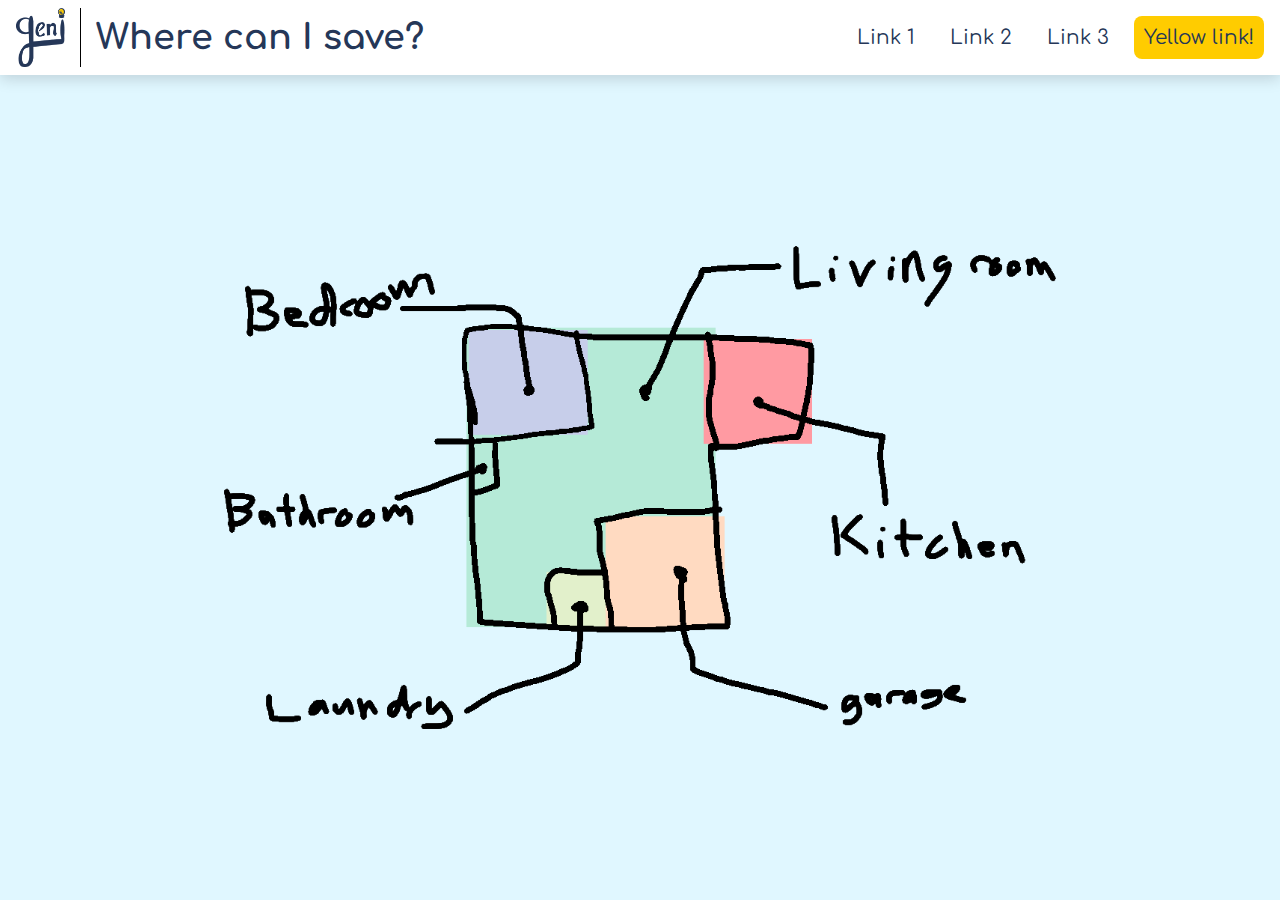
==== index.html @ a1450bfe "Initial page and design" ====
<!DOCTYPE html>
<html lang="en">
<head>
    <meta charset="UTF-8">
    <meta http-equiv="X-UA-Compatible" content="IE=edge">
    <meta name="viewport" content="width=device-width, initial-scale=1.0">
    <title>geni</title>
    <link rel="icon" href="./assets/bulb.ico">
    <link rel="stylesheet" href="./global.css">
    <link rel="stylesheet" href="./home_styles.css">
    <link rel="preconnect" href="https://fonts.googleapis.com">
    <link rel="preconnect" href="https://fonts.gstatic.com" crossorigin>
    <link href="https://fonts.googleapis.com/css2?family=Comfortaa&display=swap" rel="stylesheet">
</head>
<body>
    <div id="full-height">
        <div id="nav-bar">
            <a id="logo-link" href="./index.html">
                <img id="nav-logo" alt="geni logo" src="./assets/geni_logo_blue.png" />
            </a>
            <div class="vertical-separator"></div>
            <h1>Where can I save?</h1>
            <a class="nav-link" href="./index.html">Link 1</a>
            <a class="nav-link" href="./index.html">Link 2</a>
            <a class="nav-link" href="./index.html">Link 3</a>
            <a class="nav-link" href="./index.html">Yellow link!</a>
        </div>
        <div id="home-content">
            <img id="temp-floorplan" alt="floorplan" src="./assets/temp_floorplan.png">
        </div>
    </div>
</body>
</html>
---- global.css ----
/* # Variables */
:root {
    font-size: 10px;
    --nav-height: 75px;

    /* Colours */
    --dark-blue: #253758;
    --light-blue: #E0F7FF;
    --yellow: #FFCC00;
}

/* ################# */
/* # Global styles # */
/* ################# */
/* General */
* {
    box-sizing: border-box;
    font-family: 'Comfortaa', cursive;
    color: var(--dark-blue);
}
html, body {
    margin: 0;
    padding: 0;
}

/* ################## */
/* # Nav bar styles # */
/* ################## */
/* Container for nav */
#nav-bar {
    display: flex;
    justify-content: flex-start;
    align-items: center;
    gap: 15px;
    padding: 8px 16px 8px 16px;
    height: var(--nav-height);
    box-shadow: 0 4px 14px rgba(0, 0, 0, 0.15);
    background-color: white;
}
/* img tag of logo */
#nav-logo, #logo-link {
    height: 100%;
}
/* Separator between logo and title */
#nav-bar .vertical-separator {
    height: 100%;
    border-left: 1px solid black;
}
/* Title */
#nav-bar h1 {
    margin: 0;
    font-size: 3.5rem;
}
/* Links */
#nav-bar .nav-link {
    padding: 10px;
    font-size: 2rem;
    text-decoration: none;
    transition: opacity 0.15s;
}
#nav-bar .nav-link:hover { opacity: 0.8; }
#nav-bar .nav-link:nth-of-type(2) { margin-left: auto; }
#nav-bar .nav-link:last-of-type {
    border-radius: 8px;
    background-color: var(--yellow);
}
/** Media queries */
@media (max-width: 900px) {
    #nav-bar .nav-link {
        display: none;
    }
    #nav-bar h1 {
        font-size: 2.5rem;
    }
}
---- home_styles.css ----
/* Containing div for page content */
#full-height {
    height: 100vh;
    background-color: var(--light-blue);
}

/* ####################### */
/* # Home content styles # */
/* ####################### */
#home-content {
    display: flex;
    justify-content: center;
    align-items: center;
    height: calc(100% - var(--nav-height));
}

#temp-floorplan {
    max-width: 65%;
    max-height: 90%;
}
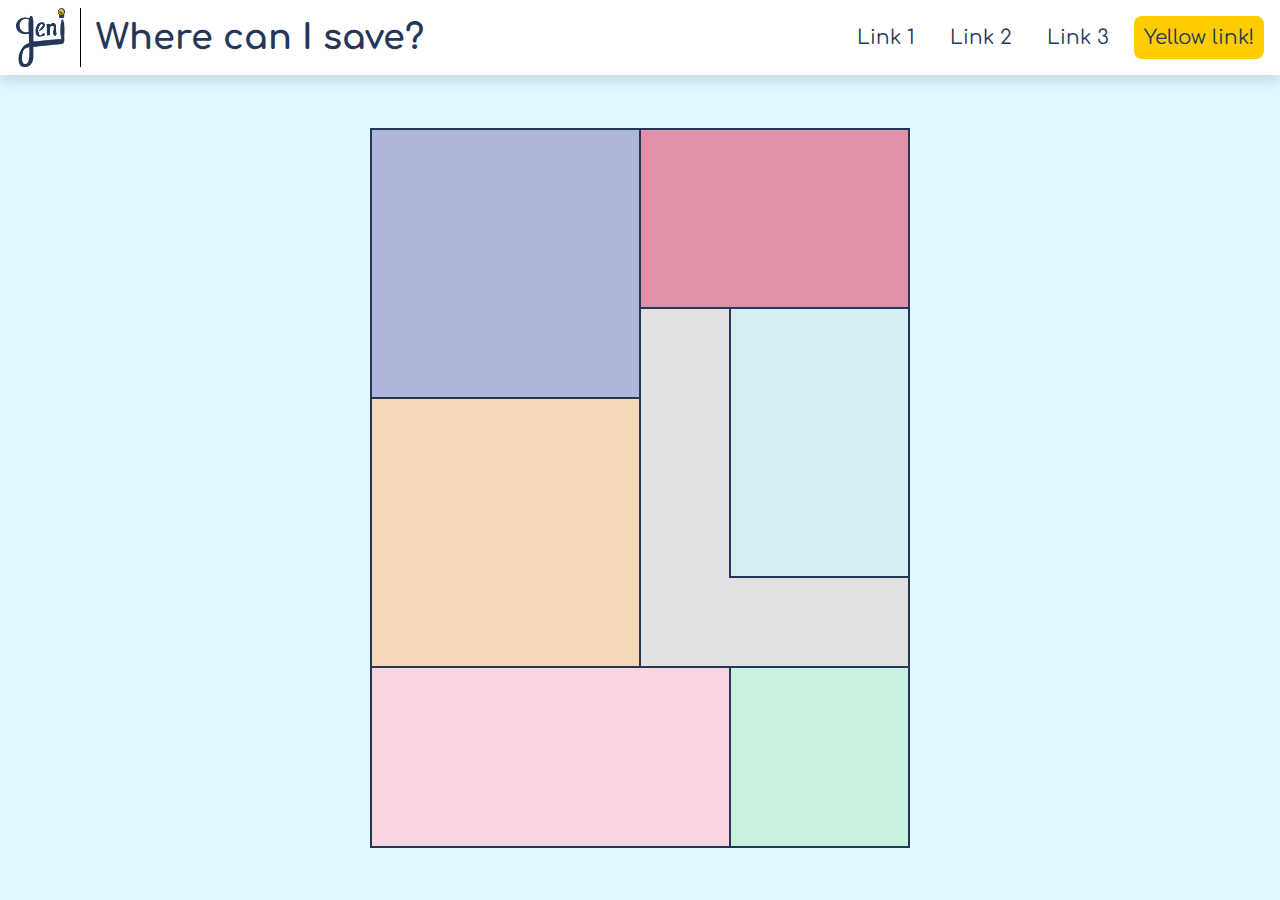
==== commit f7faad0e: "Added interactive floorplan" ====
--- a/index.html
+++ b/index.html
@@ -26,7 +26,26 @@
             <a class="nav-link" href="./index.html">Yellow link!</a>
         </div>
         <div id="home-content">
-            <img id="temp-floorplan" alt="floorplan" src="./assets/temp_floorplan.png">
+            <div id="floorplan-grid">
+                <div id="kitchen-area">
+
+                </div>
+                <div id="living-room-area">
+
+                </div>
+                <div id="bedroom-area">
+
+                </div>
+                <div id="laundry-area">
+
+                </div>
+                <div id="bathroom-area">
+
+                </div>
+                <div id="study-area">
+
+                </div>
+            </div>
         </div>
     </div>
 </body>
--- a/global.css
+++ b/global.css
@@ -7,6 +7,19 @@
     --dark-blue: #253758;
     --light-blue: #E0F7FF;
     --yellow: #FFCC00;
+    /* Room colours */
+    --kitchen: #f8d7e0;
+    --kitchen-dark: #e7a2b5;
+    --living-room: #f6d8b6;
+    --living-room-dark: #f6b170;
+    --bedroom: #aeb6db;
+    --bedroom-dark: #6975bd;
+    --laundry: #c7f2de;
+    --laundry-dark: #83c9a5;
+    --bathroom: #d5eef2;
+    --bathroom-dark: #9dd9e4;
+    --study: #e091a7;
+    --study-dark: #b74964;
 }
 
 /* ################# */
--- a/home_styles.css
+++ b/home_styles.css
@@ -13,8 +13,80 @@
     align-items: center;
     height: calc(100% - var(--nav-height));
 }
+#floorplan-grid {
+    display: grid;
+    grid-template-areas: 
+            "r r r s s s"
+            "r r r s s s"
+            "r r r . b b"
+            "l l l . b b"
+            "l l l . b b"
+            "l l l . . ."
+            "k k k k w w"
+            "k k k k w w";
+    gap: 2px;
+    width: 60vh;
+    height: 80vh;
+    border: 2px solid var(--dark-blue);
+    background-color: rgb(226, 226, 226);
+}
+#floorplan-grid > div {
+    outline: 2px solid var(--dark-blue);
+    background-size: cover;
+    cursor: pointer;
+}
+#kitchen-area {
+    grid-area: k;
+    background-color: var(--kitchen);
+}
+#kitchen-area:hover { 
+    box-shadow: inset 0 0 10px var(--kitchen-dark);
+    background-image: url(./assets/kitchen_details.svg);
+}
+#living-room-area {
+    grid-area: l;
+    background-color: var(--living-room);
+}
+#living-room-area:hover {
+    box-shadow: inset 0 0 15px var(--living-room-dark);
+    background-image: url(./assets/living_room_details.svg);
+}
+#bedroom-area {
+    grid-area: r;
+    background-color: var(--bedroom);
+}
+#bedroom-area:hover {
+    box-shadow: inset 0 0 15px var(--bedroom-dark);
+    background-image: url(./assets/bedroom_details.svg);
+}
+#laundry-area {
+    grid-area: w;
+    background-color: var(--laundry);
+}
+#laundry-area:hover {
+    box-shadow: inset 0 0 15px var(--laundry-dark);
+    background-image: url(./assets/laundry_details.svg);
+}
+#bathroom-area {
+    grid-area: b;
+    background-color: var(--bathroom);
+}
+#bathroom-area:hover {
+    box-shadow: inset 0 0 15px var(--bathroom-dark);
+    background-image: url(./assets/bathroom_details.svg);
+}
+#study-area {
+    grid-area: s;
+    background-color: var(--study);
+}
+#study-area:hover {
+    box-shadow: inset 0 0 15px var(--study-dark);
+    background-image: url(./assets/study_details.svg);
+}
 
-#temp-floorplan {
-    max-width: 65%;
-    max-height: 90%;
+@media (max-width: 900px) {
+    #floorplan-grid {
+        width: 45vh;
+        height: 60vh;
+    }
 }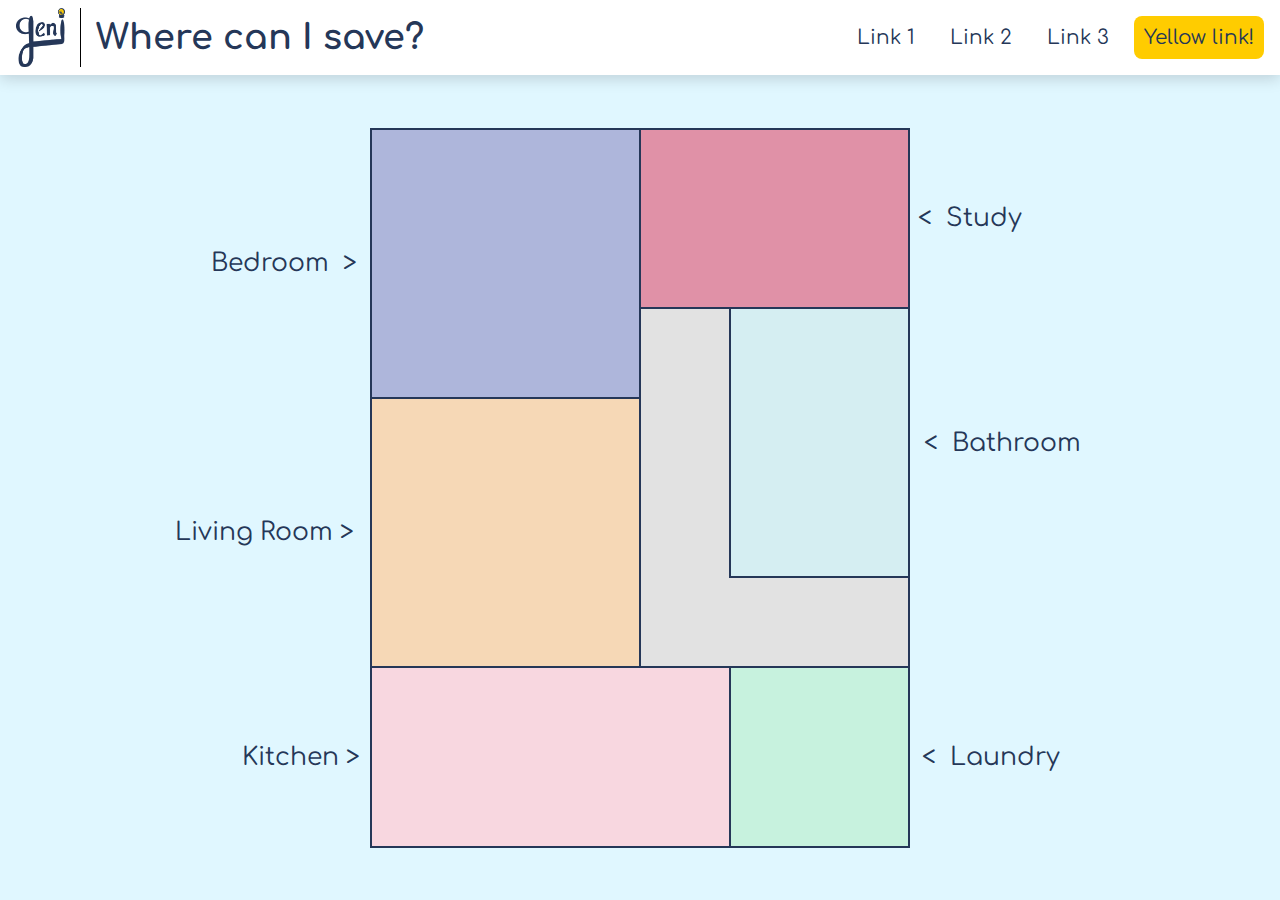
==== commit c9727c0c: "Page linking" ====
--- a/index.html
+++ b/index.html
@@ -28,22 +28,44 @@
         <div id="home-content">
             <div id="floorplan-grid">
                 <div id="kitchen-area">
-
+                    <a href="./room-info.html?room=Kitchen"></a>
+                    <div class="left-label">
+                        <a href="./room-info.html?room=Kitchen">Kitchen</a><span>&nbsp;></span>
+                    </div>
                 </div>
                 <div id="living-room-area">
-
+                    <a href="./room-info.html?room=Living Room"></a>
+                    <div class="left-label">
+                        <a href="./room-info.html?room=Living Room">Living Room</a><span>&nbsp;></span>
+                    </div>
                 </div>
                 <div id="bedroom-area">
-
+                    <a href="./room-info.html?room=Bedroom"></a>
+                    <div class="left-label">
+                        <a href="./room-info.html?room=Bedroom">Bedroom</a>
+                        <span>&nbsp;></span>
+                    </div>
                 </div>
                 <div id="laundry-area">
-
+                    <a href="./room-info.html?room=Laundry"></a>
+                    <div class="right-label">
+                        <span><&nbsp;</span>
+                        <a href="./room-info.html?room=Laundry">Laundry</a>
+                    </div>
                 </div>
                 <div id="bathroom-area">
-
+                    <a href="./room-info.html?room=Bathroom"></a>
+                    <div class="right-label">
+                        <span><&nbsp;</span>
+                        <a href="./room-info.html?room=Bathroom">Bathroom</a>
+                    </div>
                 </div>
                 <div id="study-area">
-
+                    <a href="./room-info.html?room=Study"></a>
+                    <div class="right-label">
+                        <span><&nbsp;</span>
+                        <a href="./room-info.html?room=Study">Study</a>
+                    </div>
                 </div>
             </div>
         </div>
--- a/global.css
+++ b/global.css
@@ -34,6 +34,7 @@
 html, body {
     margin: 0;
     padding: 0;
+    background-color: var(--light-blue);
 }
 
 /* ################## */
@@ -46,6 +47,7 @@
     align-items: center;
     gap: 15px;
     padding: 8px 16px 8px 16px;
+    width: 100vw;
     height: var(--nav-height);
     box-shadow: 0 4px 14px rgba(0, 0, 0, 0.15);
     background-color: white;
--- a/home_styles.css
+++ b/home_styles.css
@@ -1,18 +1,20 @@
 /* Containing div for page content */
 #full-height {
+    width: 100vw;
     height: 100vh;
-    background-color: var(--light-blue);
 }
 
 /* ####################### */
 /* # Home content styles # */
 /* ####################### */
+/* div taking up full height of content */
 #home-content {
     display: flex;
     justify-content: center;
     align-items: center;
     height: calc(100% - var(--nav-height));
 }
+/* Grid layout for flooplan */
 #floorplan-grid {
     display: grid;
     grid-template-areas: 
@@ -30,11 +32,45 @@
     border: 2px solid var(--dark-blue);
     background-color: rgb(226, 226, 226);
 }
+/* Generic class for all rooms in floorplan */
 #floorplan-grid > div {
+    position: relative;
     outline: 2px solid var(--dark-blue);
     background-size: cover;
     cursor: pointer;
 }
+/* Invisible link over room */
+#floorplan-grid> div > a {
+    position: absolute;
+    top: 0;
+    right: 0;
+    bottom: 0;
+    left: 0;
+}
+/* div containing link and chevron */
+#floorplan-grid > div div {
+    position: absolute;
+    top:50%;
+    font-size: 2.5rem;
+    text-align: center;
+}
+/* Removing default underline from a tag */
+#floorplan-grid> div div a { text-decoration: none; }
+/* Left label */
+.left-label {
+    left: 0;
+    transform: translate(-110%, -50%);
+}
+/* Right label */
+.right-label {
+    right: 0;
+    transform: translate(110%, -50%);
+}
+/* Hover effects for rooms */
+#floorplan-grid > div:hover div { opacity: 0.8; }
+#floorplan-grid > div:hover a { text-decoration: underline; }
+
+/* All rooms in house */
 #kitchen-area {
     grid-area: k;
     background-color: var(--kitchen);
@@ -89,4 +125,13 @@
         width: 45vh;
         height: 60vh;
     }
+    #floorplan-grid > div > div {
+        top: 50%;
+        left: 50%;
+        transform: translate(-50%, -50%);
+        font-size: 1.2rem;
+    }
+    #floorplan-grid > div > div > span {
+        display: none;
+    }
 }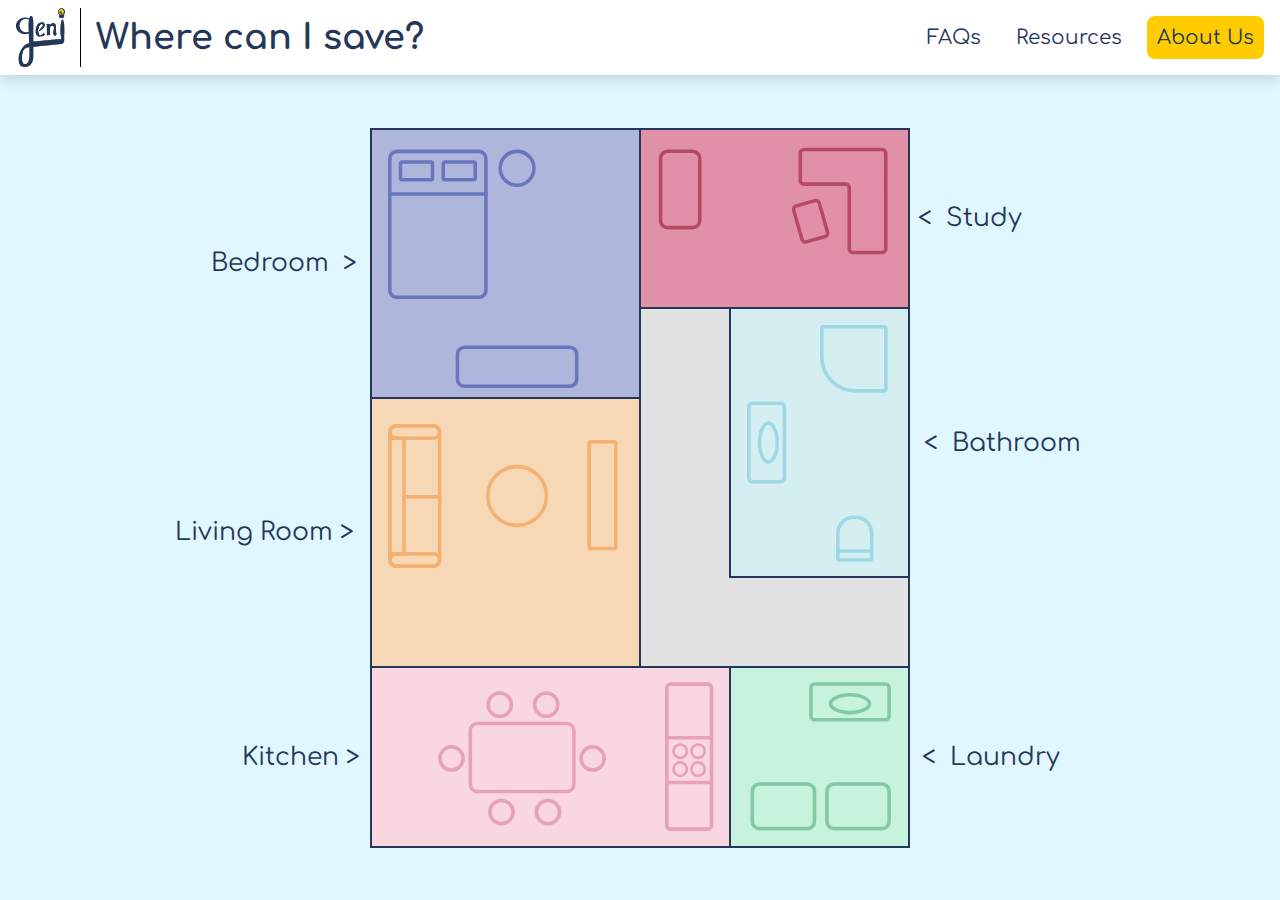
==== commit 19fade39: "Placeholder titles" ====
--- a/index.html
+++ b/index.html
@@ -20,10 +20,9 @@
             </a>
             <div class="vertical-separator"></div>
             <h1>Where can I save?</h1>
-            <a class="nav-link" href="./index.html">Link 1</a>
-            <a class="nav-link" href="./index.html">Link 2</a>
-            <a class="nav-link" href="./index.html">Link 3</a>
-            <a class="nav-link" href="./index.html">Yellow link!</a>
+            <a class="nav-link" title="page coming soon!" href="./index.html">FAQs</a>
+            <a class="nav-link" title="page coming soon!" href="./index.html">Resources</a>
+            <a class="nav-link" title="page coming soon!" href="./index.html">About Us</a>
         </div>
         <div id="home-content">
             <div id="floorplan-grid">
--- a/global.css
+++ b/global.css
@@ -2,6 +2,7 @@
 :root {
     font-size: 10px;
     --nav-height: 75px;
+    --item-padding: 15px;
 
     /* Colours */
     --dark-blue: #253758;
--- a/home_styles.css
+++ b/home_styles.css
@@ -67,6 +67,7 @@
     transform: translate(110%, -50%);
 }
 /* Hover effects for rooms */
+#floorplan-grid> div:hover { filter: brightness(1.05); }
 #floorplan-grid > div:hover div { opacity: 0.8; }
 #floorplan-grid > div:hover a { text-decoration: underline; }
 
@@ -74,63 +75,70 @@
 #kitchen-area {
     grid-area: k;
     background-color: var(--kitchen);
+    background-image: url(./assets/kitchen_details.svg);
 }
 #kitchen-area:hover { 
     box-shadow: inset 0 0 10px var(--kitchen-dark);
-    background-image: url(./assets/kitchen_details.svg);
 }
 #living-room-area {
     grid-area: l;
     background-color: var(--living-room);
+    background-image: url(./assets/living_room_details.svg);
 }
 #living-room-area:hover {
     box-shadow: inset 0 0 15px var(--living-room-dark);
-    background-image: url(./assets/living_room_details.svg);
 }
 #bedroom-area {
     grid-area: r;
     background-color: var(--bedroom);
+    background-image: url(./assets/bedroom_details.svg);
 }
 #bedroom-area:hover {
     box-shadow: inset 0 0 15px var(--bedroom-dark);
-    background-image: url(./assets/bedroom_details.svg);
 }
 #laundry-area {
     grid-area: w;
     background-color: var(--laundry);
+    background-image: url(./assets/laundry_details.svg);
 }
 #laundry-area:hover {
     box-shadow: inset 0 0 15px var(--laundry-dark);
-    background-image: url(./assets/laundry_details.svg);
 }
 #bathroom-area {
     grid-area: b;
     background-color: var(--bathroom);
+    background-image: url(./assets/bathroom_details.svg);
 }
 #bathroom-area:hover {
     box-shadow: inset 0 0 15px var(--bathroom-dark);
-    background-image: url(./assets/bathroom_details.svg);
 }
 #study-area {
     grid-area: s;
     background-color: var(--study);
+    background-image: url(./assets/study_details.svg);
 }
 #study-area:hover {
     box-shadow: inset 0 0 15px var(--study-dark);
-    background-image: url(./assets/study_details.svg);
 }
 
 @media (max-width: 900px) {
+    /* Adjust size of house for mobile */
     #floorplan-grid {
         width: 45vh;
         height: 60vh;
     }
+    /* Move room labels to centre of rooms */
     #floorplan-grid > div > div {
         top: 50%;
         left: 50%;
         transform: translate(-50%, -50%);
         font-size: 1.2rem;
     }
+    /* Blue room art */
+    #floorplan-grid > div > a {
+        backdrop-filter: blur(2.5px);
+    }
+    /* Hide arrow chevrons */
     #floorplan-grid > div > div > span {
         display: none;
     }
